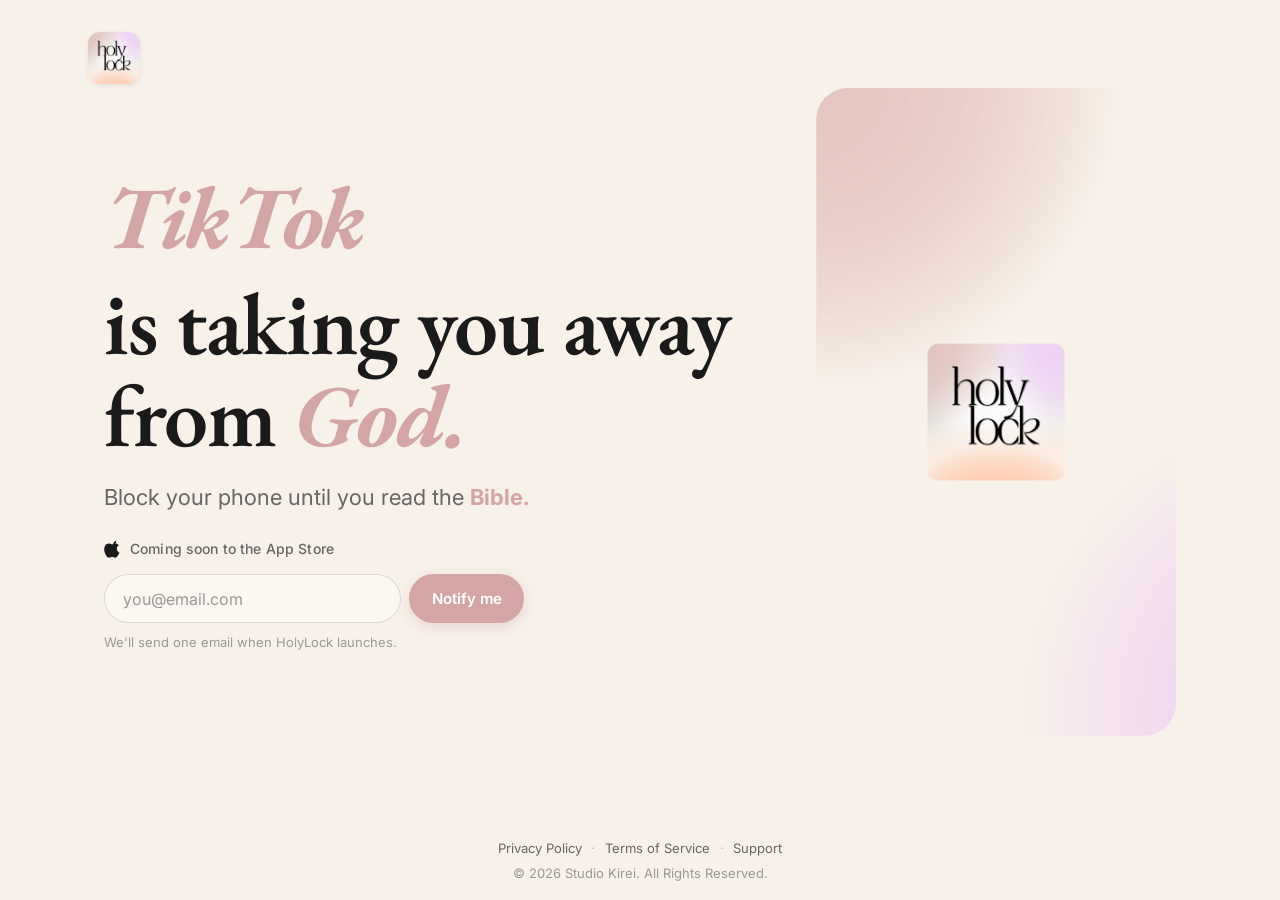
==== index.html @ d8a706ee "Wire notify-me form to Formspree endpoint Submissions POST to https://formspree.io/f/mnjlkykv and fo" ====
<!DOCTYPE html>
<html lang="en">
<head>
  <meta charset="UTF-8" />
  <meta name="viewport" content="width=device-width, initial-scale=1.0" />
  <title>HolyLock — Read first. Scroll second.</title>
  <meta name="description" content="Block your phone until you read the Bible. iOS." />
  <meta property="og:title" content="HolyLock" />
  <meta property="og:description" content="Block your phone until you read the Bible. iOS." />
  <meta property="og:type" content="website" />
  <meta property="og:url" content="https://holylock.com" />
  <link rel="preconnect" href="https://fonts.googleapis.com" />
  <link rel="preconnect" href="https://fonts.gstatic.com" crossorigin />
  <link href="https://fonts.googleapis.com/css2?family=EB+Garamond:ital,wght@0,400;0,500;0,600;0,700;1,400;1,500&family=Inter:wght@400;500;600;700&display=swap" rel="stylesheet" />
  <link rel="stylesheet" href="/styles.css" />
  <link rel="icon" type="image/png" sizes="32x32" href="/favicon-32x32.png" />
  <link rel="icon" type="image/png" sizes="16x16" href="/favicon-16x16.png" />
  <link rel="apple-touch-icon" sizes="180x180" href="/apple-touch-icon.png" />
  <link rel="shortcut icon" href="/favicon.ico" />
</head>
<body class="landing">
  <main class="landing-main">
    <img
      src="/holylock-icon.png"
      alt="HolyLock"
      class="landing-mark"
      width="44"
      height="44"
    />
    <div class="landing-copy">
      <h1 class="landing-headline">
        <span class="landing-app-rotator" aria-live="polite">
          <span class="landing-app-name" data-rotator>Instagram</span>
        </span>
        <span class="landing-headline-tail">is taking you away from <span class="landing-accent">God.</span></span>
      </h1>
      <p class="landing-sub">
        Block your phone until you read the <span class="landing-accent landing-accent-upright">Bible.</span>
      </p>
      <p class="landing-eyebrow">
        <svg class="landing-eyebrow-apple" viewBox="0 0 24 24" aria-hidden="true">
          <path fill="currentColor" d="M16.365 1.43c0 1.14-.42 2.22-1.13 3.02-.76.86-1.99 1.52-3 1.43-.13-1.13.42-2.31 1.1-3.06.77-.85 2.07-1.49 3.03-1.39zM20.5 17.05c-.55 1.27-.81 1.84-1.51 2.96-.99 1.57-2.39 3.53-4.13 3.55-1.54.02-1.94-.99-4.04-.98-2.1.01-2.54 1-4.08.98-1.74-.02-3.06-1.79-4.05-3.36-2.78-4.4-3.07-9.56-1.36-12.31 1.22-1.96 3.14-3.11 4.95-3.11 1.84 0 3 .99 4.52.99 1.48 0 2.38-1 4.51-1 1.61 0 3.31.86 4.53 2.34-3.99 2.16-3.34 7.79.66 9.94z"/>
        </svg>
        <span>Coming soon to the App Store</span>
      </p>

      <form class="landing-notify" id="notify-form" novalidate>
        <label class="visually-hidden" for="notify-email">Email address</label>
        <input
          id="notify-email"
          name="email"
          type="email"
          required
          autocomplete="email"
          inputmode="email"
          placeholder="you@email.com"
          class="landing-notify-input"
        />
        <button type="submit" class="landing-notify-button">Notify me</button>
      </form>
      <p class="landing-notify-help">We'll send one email when HolyLock launches.</p>
    </div>

    <div class="landing-visual">
      <!-- Splash → video sequence. The PNG splash sits on top of the
           video (both are 798×1440 so they share the container with
           no layout shift). After ~2.2s the JS handler fades the
           splash out and starts the video. Autoplay-muted-loop-
           playsinline is the required combo for iOS Safari to play
           inline without a user tap. -->
      <div class="landing-media">
        <video
          class="landing-screenshot landing-media-video"
          muted
          loop
          playsinline
          preload="auto"
          poster="/hero-splash.png"
          aria-label="HolyLock home screen preview"
        >
          <source src="/hero-video.mp4" type="video/mp4" />
          <img src="/hero-splash.png" alt="HolyLock" />
        </video>
        <img
          src="/hero-splash.png"
          alt=""
          aria-hidden="true"
          class="landing-screenshot landing-media-splash"
          data-splash
        />
      </div>
    </div>
  </main>

  <footer class="landing-footer">
    <nav>
      <a href="/privacy">Privacy Policy</a>
      <span>·</span>
      <a href="/terms">Terms of Service</a>
      <span>·</span>
      <a href="/support">Support</a>
    </nav>
    <p>&copy; 2026 Studio Kirei. All Rights Reserved.</p>
  </footer>

  <script>
    // Mirror the in-app Welcome2Screen rotation: swap app names with a
    // soft fade + scale so the eye stays anchored on "is taking you
    // away from God." Same apps, same cadence as the iOS app
    // (~2.4s steady state, with one quick first-swap at 0.9s so the
    // user sees the rotation mechanic before the next swap is due).
    (function () {
      var APPS = ['Instagram', 'TikTok', 'Snapchat', 'X'];
      var FAST_SWAP_MS = 900;
      var STEADY_SWAP_MS = 2400;
      var FADE_MS = 450;
      var node = document.querySelector('[data-rotator]');
      if (!node) return;
      var index = 0;

      function show(name) {
        node.style.opacity = '0';
        node.style.transform = 'scale(0.85)';
        window.setTimeout(function () {
          node.textContent = name;
          node.style.opacity = '1';
          node.style.transform = 'scale(1)';
        }, FADE_MS / 2);
      }

      function next() {
        index = (index + 1) % APPS.length;
        show(APPS[index]);
      }

      // Honor reduced-motion preferences — show one app and stop.
      var prefersReduced = window.matchMedia &&
        window.matchMedia('(prefers-reduced-motion: reduce)').matches;
      if (prefersReduced) return;

      window.setTimeout(function () {
        next();
        window.setInterval(next, STEADY_SWAP_MS);
      }, FAST_SWAP_MS);
    })();

    // ============================================================
    // Splash → hero video crossfade.
    //
    // The PNG splash (hero-splash.png) sits on top of the <video>
    // for the first ~2.2s, then fades out as the video starts
    // playing underneath. Both assets are the same dimensions so
    // there's no perceptible layout shift.
    //
    // Reduced-motion users see the splash hold for the same 2.2s
    // and then snap to the video without the fade.
    // ============================================================
    (function () {
      var SPLASH_HOLD_MS = 2200;
      var FADE_MS = 700;

      var splash = document.querySelector('[data-splash]');
      var video = document.querySelector('.landing-media-video');
      if (!splash || !video) return;

      var prefersReduced = window.matchMedia &&
        window.matchMedia('(prefers-reduced-motion: reduce)').matches;

      window.setTimeout(function () {
        // Start the video first so its first frame is rendered by
        // the time the splash has finished fading out.
        var playPromise = video.play();
        if (playPromise && typeof playPromise.catch === 'function') {
          playPromise.catch(function () { /* ignore autoplay rejection */ });
        }

        if (prefersReduced) {
          splash.style.display = 'none';
        } else {
          splash.style.transition = 'opacity ' + FADE_MS + 'ms ease-out';
          splash.style.opacity = '0';
          window.setTimeout(function () {
            splash.style.display = 'none';
          }, FADE_MS);
        }
      }, SPLASH_HOLD_MS);
    })();

    // ============================================================
    // "Notify me" launch-list signup.
    //
    // Two transport modes:
    //
    //   1. NOTIFY_ENDPOINT is set → POST {email} as form-data via
    //      fetch(). Works with any service that accepts a plain
    //      form post and returns 2xx — Formspree, Buttondown,
    //      Mailerlite's hosted form action, a Vercel serverless
    //      function, Google Forms (with a slight tweak), etc.
    //
    //   2. NOTIFY_ENDPOINT is empty → fall back to opening the
    //      visitor's mail app pre-filled to NOTIFY_FALLBACK_EMAIL.
    //      Works today with no third-party setup; UX is rougher
    //      than a real form (mobile is fine, desktop without a
    //      configured mail client gets a blank window).
    //
    // To upgrade to a real form: sign up at https://formspree.io
    // (or any equivalent), get the endpoint URL (e.g.
    // "https://formspree.io/f/abc123"), and paste it as
    // NOTIFY_ENDPOINT below. No other code changes needed.
    // ============================================================
    (function () {
      var NOTIFY_ENDPOINT = 'https://formspree.io/f/mnjlkykv';
      var NOTIFY_FALLBACK_EMAIL = 'hello@holylock.com';

      var form = document.getElementById('notify-form');
      var input = document.getElementById('notify-email');
      var help = document.querySelector('.landing-notify-help');
      if (!form || !input || !help) return;

      function showThanks() {
        form.innerHTML =
          '<p class="landing-notify-confirmation">' +
          '<span aria-hidden="true">\u{1F90D}</span> ' +
          'Thank you. We’ll let you know the moment HolyLock launches.' +
          '</p>';
        help.style.display = 'none';
      }

      function showError(message) {
        help.textContent = message;
        help.classList.add('landing-notify-help-error');
      }

      function clearError() {
        help.textContent = "We'll send one email when HolyLock launches.";
        help.classList.remove('landing-notify-help-error');
      }

      input.addEventListener('input', clearError);

      form.addEventListener('submit', async function (event) {
        event.preventDefault();
        var email = input.value.trim();
        // Cheap email shape check — server-side validation is the
        // real source of truth; this just catches obvious typos.
        if (!email || email.indexOf('@') < 1 || email.indexOf('.') < 0) {
          showError('Please enter a valid email.');
          input.focus();
          return;
        }

        var button = form.querySelector('button');
        if (button) {
          button.disabled = true;
          button.textContent = 'Sending…';
        }

        if (NOTIFY_ENDPOINT) {
          try {
            var response = await fetch(NOTIFY_ENDPOINT, {
              method: 'POST',
              headers: { 'Accept': 'application/json' },
              body: new FormData(form),
            });
            if (!response.ok) throw new Error('signup failed');
            showThanks();
          } catch (err) {
            if (button) {
              button.disabled = false;
              button.textContent = 'Notify me';
            }
            showError('Something went wrong. Try again, or email us directly.');
          }
        } else {
          // mailto fallback — open the user's mail app with the
          // signup pre-filled. Worst-case UX (desktop without a
          // mail client) but works without any backend setup.
          var subject = encodeURIComponent('Notify me when HolyLock launches');
          var body = encodeURIComponent(
            'Please add ' + email + ' to the HolyLock launch list.\n\nSent from holylock.com'
          );
          window.location.href =
            'mailto:' + NOTIFY_FALLBACK_EMAIL + '?subject=' + subject + '&body=' + body;
          showThanks();
        }
      });
    })();
  </script>
</body>
</html>
---- styles.css ----
/* HolyLock marketing site — cream, burgundy, rose. Mirrors the iOS app's
   design language: serif display type, soft backgrounds, warm color. */

:root {
  --cream: #F7F1EA;
  --cream-deep: #EDE4D6;
  --ivory: #FBF7F1;
  --ink: #1A1A1A;
  --ink-muted: #666666;
  --ink-faint: #999999;
  --rose: #D4A5A5;
  --rose-pale: #EED9D9;
  --burgundy: #8B4049;
  --burgundy-soft: #A56167;
}

* {
  box-sizing: border-box;
  margin: 0;
  padding: 0;
}

html {
  scroll-behavior: smooth;
}

body {
  background: var(--cream);
  color: var(--ink);
  font-family: 'Inter', -apple-system, BlinkMacSystemFont, 'Segoe UI', Helvetica, Arial, sans-serif;
  font-size: 16px;
  line-height: 1.6;
  -webkit-font-smoothing: antialiased;
  -moz-osx-font-smoothing: grayscale;
}

h1, h2, h3 {
  font-family: 'EB Garamond', 'Fraunces', Georgia, 'Times New Roman', serif;
  color: var(--ink);
  font-weight: 500;
  line-height: 1.2;
}

h1 {
  font-size: clamp(2.25rem, 5vw, 3.5rem);
  letter-spacing: -0.01em;
  margin-bottom: 1rem;
}

h2 {
  font-size: clamp(1.5rem, 3vw, 2rem);
  margin: 2.5rem 0 0.75rem;
}

h3 {
  font-size: 1.125rem;
  font-weight: 600;
  font-family: 'Inter', -apple-system, sans-serif;
  margin: 1.5rem 0 0.5rem;
  color: var(--burgundy);
  letter-spacing: 0.01em;
}

p {
  margin-bottom: 1rem;
  color: var(--ink);
}

p.muted {
  color: var(--ink-muted);
  font-size: 0.9375rem;
}

a {
  color: var(--burgundy);
  text-decoration: none;
  transition: color 0.15s;
}

a:hover {
  color: var(--burgundy-soft);
  text-decoration: underline;
}

.container {
  max-width: 680px;
  margin: 0 auto;
  padding: 4rem 1.5rem;
}

.container-wide {
  max-width: 900px;
  margin: 0 auto;
  padding: 4rem 1.5rem;
}

/* Header */
header {
  padding: 1.5rem;
  display: flex;
  align-items: center;
  justify-content: space-between;
  max-width: 1100px;
  margin: 0 auto;
}

header .wordmark {
  font-family: 'EB Garamond', Georgia, serif;
  font-size: 1.5rem;
  color: var(--ink);
  font-weight: 500;
  letter-spacing: -0.01em;
}

/* Image-variant of the wordmark used on inner pages. The square
   icon gets rounded corners that match the iOS app icon's continuous
   curve so the website header reads as a small extension of the app. */
header .wordmark-icon {
  display: inline-flex;
  align-items: center;
  line-height: 0;
}

header .wordmark-icon img {
  width: 40px;
  height: 40px;
  display: block;
  border-radius: 9px;
  box-shadow: 0 1px 4px rgba(0, 0, 0, 0.08);
}

header nav {
  display: flex;
  gap: 1.5rem;
  font-size: 0.9375rem;
}

header nav a {
  color: var(--ink-muted);
}

header nav a:hover {
  color: var(--burgundy);
  text-decoration: none;
}

/* Hero */
.hero {
  text-align: center;
  padding: 3rem 1.5rem 4rem;
  max-width: 720px;
  margin: 0 auto;
}

.hero-accent {
  color: var(--burgundy);
  font-style: italic;
}

.hero-sub {
  font-size: 1.125rem;
  color: var(--ink-muted);
  max-width: 540px;
  margin: 1rem auto 2rem;
}

.cta {
  display: inline-flex;
  align-items: center;
  gap: 0.5rem;
  background: var(--rose);
  color: white;
  padding: 0.875rem 1.75rem;
  border-radius: 999px;
  font-weight: 600;
  font-size: 0.9375rem;
  box-shadow: 0 4px 14px rgba(212, 165, 165, 0.35);
  transition: transform 0.15s, box-shadow 0.15s;
}

.cta:hover {
  transform: translateY(-1px);
  box-shadow: 0 6px 18px rgba(212, 165, 165, 0.45);
  text-decoration: none;
  color: white;
}

.cta-muted {
  display: inline-block;
  color: var(--ink-faint);
  font-size: 0.875rem;
  margin-top: 0.75rem;
}

/* Feature section */
.features {
  display: grid;
  grid-template-columns: repeat(auto-fit, minmax(240px, 1fr));
  gap: 2rem;
  margin-top: 3rem;
}

.feature h3 {
  margin-top: 0;
}

.feature p {
  color: var(--ink-muted);
  font-size: 0.9375rem;
}

/* Content pages (legal/support) */
.content {
  background: var(--ivory);
  border: 1px solid rgba(0, 0, 0, 0.05);
  border-radius: 18px;
  padding: 3rem 2.5rem;
  box-shadow: 0 4px 24px rgba(0, 0, 0, 0.04);
}

.content h1 {
  font-size: 2.25rem;
  margin-bottom: 0.5rem;
}

.content .effective-date {
  color: var(--ink-faint);
  font-size: 0.875rem;
  margin-bottom: 2.5rem;
  letter-spacing: 0.02em;
  text-transform: uppercase;
}

.content p,
.content li {
  font-size: 1rem;
  line-height: 1.65;
  color: var(--ink);
}

.content ul, .content ol {
  margin: 0.5rem 0 1rem 1.5rem;
}

.content li {
  margin-bottom: 0.5rem;
}

/* FAQ */
.faq-item {
  margin-bottom: 1.5rem;
  padding-bottom: 1.5rem;
  border-bottom: 1px solid rgba(0, 0, 0, 0.06);
}

.faq-item:last-child {
  border-bottom: none;
}

.faq-item h3 {
  color: var(--ink);
  font-size: 1.0625rem;
  margin-bottom: 0.5rem;
}

.faq-item p {
  color: var(--ink-muted);
  font-size: 0.9375rem;
}

/* Contact card */
.contact-card {
  background: var(--rose-pale);
  border-radius: 14px;
  padding: 1.5rem;
  text-align: center;
  margin: 2rem 0 3rem;
}

.contact-card h3 {
  color: var(--burgundy);
  margin-top: 0;
}

.contact-card a {
  font-size: 1.125rem;
  font-weight: 600;
}

/* Footer */
footer {
  text-align: center;
  padding: 3rem 1.5rem;
  color: var(--ink-faint);
  font-size: 0.875rem;
  border-top: 1px solid rgba(0, 0, 0, 0.05);
  margin-top: 4rem;
}

footer nav {
  display: flex;
  justify-content: center;
  gap: 1.5rem;
  margin-bottom: 1rem;
  flex-wrap: wrap;
}

footer nav a {
  color: var(--ink-muted);
}

/* Scripture pull-quote */
blockquote {
  border-left: 3px solid var(--rose);
  padding-left: 1.25rem;
  margin: 2rem 0;
  font-style: italic;
  color: var(--ink-muted);
  font-family: 'EB Garamond', Georgia, serif;
  font-size: 1.25rem;
  line-height: 1.5;
}

blockquote cite {
  display: block;
  font-style: normal;
  font-family: 'Inter', sans-serif;
  font-size: 0.875rem;
  color: var(--ink-faint);
  margin-top: 0.5rem;
}

/* Small screens */
@media (max-width: 640px) {
  .content {
    padding: 2rem 1.5rem;
    border-radius: 14px;
  }

  header {
    padding: 1rem;
  }

  header nav {
    gap: 1rem;
    font-size: 0.875rem;
  }
}

/* ================================================================
   Landing page — single-screen, minimal. No header nav, no features
   list, no blockquote. Just the headline, a one-line sub, the App
   Store badge, a phone screenshot on the right, and a thin footer.
   ================================================================ */

/* Landing page is locked to a single viewport — no scrolling.
   Body fills 100dvh, main flexes to consume the space between the top
   and the footer, footer pins to the bottom. Overflow hidden on small
   screens too; the layout collapses to a stacked column that still
   fits within the viewport on phones. */
body.landing {
  height: 100vh;
  height: 100dvh;
  display: flex;
  flex-direction: column;
  background: var(--cream);
  overflow: hidden;
}

/* Brand mark in the top-left corner — anchored to the inner edge
   of `.landing-main`'s padding so it lines up vertically with where
   the headline copy starts. Absolutely positioned so it doesn't
   consume flex space (no-scroll layout below would otherwise reflow). */
.landing-mark {
  position: absolute;
  top: 1.5rem;
  left: 1.5rem;
  width: 44px;
  height: 44px;
  display: block;
  border-radius: 10px;
  box-shadow: 0 1px 4px rgba(0, 0, 0, 0.08);
  z-index: 5;
}

@media (min-width: 900px) {
  .landing-mark {
    top: 2rem;
    left: 3rem;
    width: 52px;
    height: 52px;
    border-radius: 12px;
  }
}

.landing-main {
  flex: 1;
  display: flex;
  flex-direction: column;
  align-items: center;
  justify-content: center;
  gap: 2rem;
  padding: 1.5rem 1.5rem 0.5rem;
  max-width: 1200px;
  margin: 0 auto;
  width: 100%;
  min-height: 0;
  /* Anchor for the absolutely-positioned brand mark above so it
     aligns with the same horizontal edge as the headline copy. */
  position: relative;
}

@media (min-width: 900px) {
  .landing-main {
    flex-direction: row;
    gap: 4.5rem;
    padding: 2rem 3rem;
  }
}

.landing-copy {
  width: 100%;
  max-width: 640px;
  text-align: center;
}

@media (min-width: 900px) {
  .landing-copy {
    text-align: left;
  }
}

.landing-headline {
  font-family: 'EB Garamond', 'Fraunces', Georgia, serif;
  color: var(--ink);
  font-weight: 600;
  /* Bigger pass — the rotating headline gets to feel like the hero
     it is. Caps at 5.5rem on wide screens and scales down to 2.75rem
     on small phones so it still fits the no-scroll viewport. */
  font-size: clamp(2.75rem, 7vw, 5.5rem);
  line-height: 1.05;
  letter-spacing: -0.015em;
  margin-bottom: 1.25rem;
  display: flex;
  flex-direction: column;
  gap: 0.15em;
  align-items: center;
}

@media (min-width: 900px) {
  .landing-headline {
    align-items: flex-start;
  }
}

.landing-app-rotator {
  display: inline-block;
  /* Reserve roughly the width of the longest app name ("Snapchat") so
     the second line doesn't reflow as the rotator cycles. The exact
     width comes from the first paint; this just smooths the transition
     until JS hydrates. */
  min-height: 1em;
}

.landing-app-name {
  display: inline-block;
  color: var(--rose);
  font-style: italic;
  font-weight: 700;
  /* Smooth swap that mirrors the SwiftUI Welcome2 transition:
     opacity + scale, easing into the new word. */
  transition:
    opacity 0.45s ease-in-out,
    transform 0.45s ease-in-out;
}

.landing-headline-tail {
  display: inline-block;
}

.landing-accent {
  color: var(--rose);
  font-style: italic;
  font-weight: 700;
}

/* Upright variant — same burgundy + bold weight, no italic. Used in
   the sub-copy ("Bible.") where italic competes with the upright
   sans context, while the headline keeps the italic flourish. */
.landing-accent-upright {
  font-style: normal;
}

.landing-sub {
  font-size: clamp(1.0625rem, 1.8vw, 1.375rem);
  color: var(--ink-muted);
  line-height: 1.5;
  margin-bottom: 1.5rem;
  max-width: 36ch;
}

.landing-copy .landing-sub {
  margin-left: auto;
  margin-right: auto;
}

@media (min-width: 900px) {
  .landing-copy .landing-sub {
    margin-left: 0;
    margin-right: 0;
  }
}

/* "Coming soon to the App Store" — small eyebrow row above the
   notify-me form. Apple glyph + plain text in muted ink so it sets
   context without competing with the form for attention. */
.landing-eyebrow {
  display: inline-flex;
  align-items: center;
  gap: 0.5rem;
  margin: 0 0 0.85rem;
  color: var(--ink-muted);
  font-size: 0.875rem;
  font-weight: 500;
  letter-spacing: 0.01em;
}

.landing-eyebrow-apple {
  width: 18px;
  height: 18px;
  flex-shrink: 0;
  color: var(--ink);
}

/* Inline notify-me form — pill-shaped row with the email input on
   the left and the rose CTA button on the right. Matches the rose
   accent used elsewhere in the design. */
.landing-notify {
  display: flex;
  align-items: stretch;
  gap: 0.5rem;
  width: 100%;
  max-width: 420px;
  margin: 0;
}

.landing-copy .landing-notify {
  margin-left: auto;
  margin-right: auto;
}

@media (min-width: 900px) {
  .landing-copy .landing-notify {
    margin-left: 0;
    margin-right: 0;
  }
}

.landing-notify-input {
  flex: 1;
  min-width: 0;
  padding: 0.85rem 1.1rem;
  font-family: inherit;
  font-size: 1rem;
  color: var(--ink);
  background: var(--ivory);
  border: 1px solid rgba(0, 0, 0, 0.12);
  border-radius: 999px;
  outline: none;
  transition: border-color 0.15s, box-shadow 0.15s;
}

.landing-notify-input::placeholder {
  color: var(--ink-faint);
}

.landing-notify-input:focus {
  border-color: var(--rose);
  box-shadow: 0 0 0 3px rgba(212, 165, 165, 0.25);
}

.landing-notify-button {
  flex-shrink: 0;
  padding: 0.85rem 1.4rem;
  font-family: inherit;
  font-size: 0.9375rem;
  font-weight: 600;
  color: #fff;
  background: var(--rose);
  border: none;
  border-radius: 999px;
  cursor: pointer;
  box-shadow: 0 4px 14px rgba(212, 165, 165, 0.35);
  transition: transform 0.15s, box-shadow 0.15s, background 0.15s;
}

.landing-notify-button:hover {
  transform: translateY(-1px);
  box-shadow: 0 6px 18px rgba(212, 165, 165, 0.45);
}

.landing-notify-button:active {
  transform: translateY(0);
}

.landing-notify-button:disabled {
  background: var(--rose-pale);
  color: var(--ink-faint);
  cursor: default;
  box-shadow: none;
  transform: none;
}

.landing-notify-help {
  margin: 0.55rem 0 0;
  color: var(--ink-faint);
  font-size: 0.8125rem;
}

.landing-notify-help-error {
  color: var(--burgundy);
}

.landing-notify-confirmation {
  margin: 0;
  padding: 0.85rem 1.1rem;
  background: var(--rose-pale);
  border-radius: 12px;
  color: var(--burgundy);
  font-size: 0.9375rem;
  font-weight: 500;
  text-align: center;
}

/* Screen-reader-only utility for visually hidden labels. */
.visually-hidden {
  position: absolute;
  width: 1px;
  height: 1px;
  margin: -1px;
  padding: 0;
  overflow: hidden;
  clip: rect(0, 0, 0, 0);
  white-space: nowrap;
  border: 0;
}

.landing-visual {
  width: 100%;
  max-width: 240px;
  display: flex;
  align-items: center;
  justify-content: center;
  min-height: 0;
  flex-shrink: 1;
}

@media (min-width: 900px) {
  .landing-visual {
    max-width: 320px;
  }
}

@media (min-width: 1200px) {
  .landing-visual {
    max-width: 360px;
  }
}

.landing-screenshot {
  width: 100%;
  /* Cap by dynamic viewport height so the visual never forces the
     page past 100dvh on short laptop displays or mobile when toolbars
     are visible. */
  max-height: 72dvh;
  height: auto;
  object-fit: contain;
  display: block;
  /* Soften the corners only — no shadow, no fill background. The
     video's own cream backdrop blends with the page cream so there's
     no visible "card" framing the phone, just rounded edges where
     the video meets the page. */
  border-radius: 32px;
}

/* Stacking container so the splash PNG can sit on top of the video
   for the intro hold. Both are 798×1440 so they share the same
   computed size with no layout shift. `overflow: hidden` +
   `border-radius` clip the children; `transform: translateZ(0)`
   forces a compositing layer so the clip actually applies to
   <video> pixels in Safari (WebKit otherwise lets the video draw
   over the rounded corners). `isolation: isolate` is belt-and-
   suspenders for Chrome/Firefox edge cases. */
.landing-media {
  position: relative;
  width: 100%;
  display: flex;
  align-items: center;
  justify-content: center;
  border-radius: 32px;
  overflow: hidden;
  transform: translateZ(0);
  isolation: isolate;
}

.landing-media-splash,
.landing-media-video {
  /* Inherit the rounded corners so the elements are clipped
     individually too — a second line of defense in case the
     compositing-layer trick on the parent is bypassed. */
  border-radius: inherit;
}

.landing-media-splash {
  position: absolute;
  inset: 0;
  width: 100%;
  height: 100%;
  /* JS toggles opacity to 0 after the splash hold. Pointer-events
     none so the (invisible) overlay doesn't intercept any clicks
     after fade-out — defensive against the JS not running. */
  pointer-events: none;
  z-index: 2;
}

.landing-media-video {
  position: relative;
  z-index: 1;
}

.landing-footer {
  padding: 0.85rem 1.5rem 1rem;
  text-align: center;
  color: var(--ink-faint);
  font-size: 0.8125rem;
  border-top: none;
  margin-top: 0;
  flex-shrink: 0;
}

.landing-footer nav {
  display: flex;
  justify-content: center;
  align-items: center;
  flex-wrap: wrap;
  gap: 0.6rem;
  margin-bottom: 0.3rem;
}

.landing-footer nav a {
  color: var(--ink-muted);
}

.landing-footer nav a:hover {
  color: var(--burgundy);
  text-decoration: none;
}

.landing-footer nav span {
  color: var(--ink-faint);
  opacity: 0.6;
}

.landing-footer p {
  margin: 0;
  color: var(--ink-faint);
}

/* On phones the screenshot crowds the headline if both fit. Hide the
   screenshot below the small-tablet breakpoint so the copy + coming-
   soon pill stay above the fold. */
@media (max-width: 700px) {
  .landing-visual {
    display: none;
  }
}
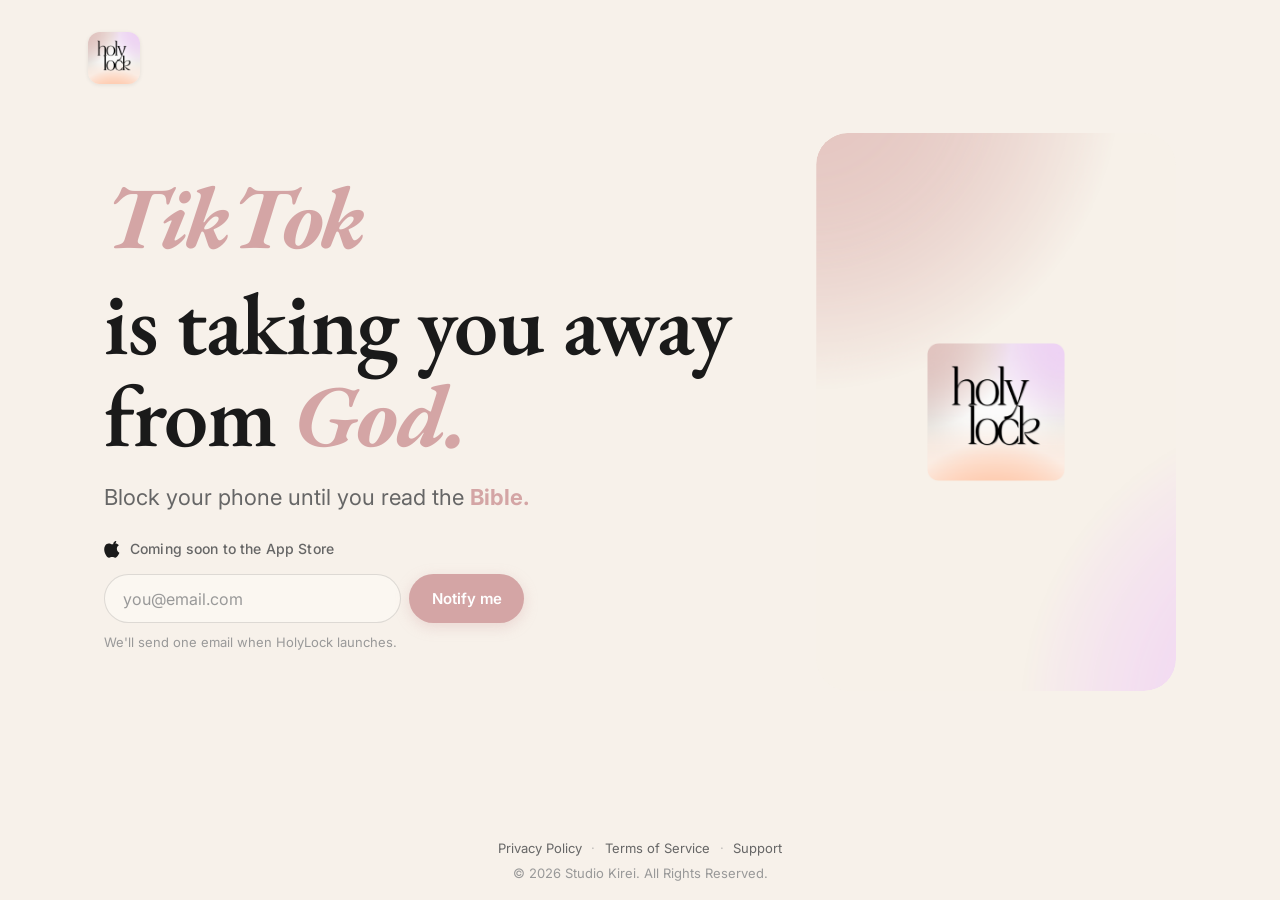
==== commit ed8b0766: "Mobile tap-to-play, bezel mask, and tighter visual height Three changes:  - Visual is no longer hidd" ====
--- a/index.html
+++ b/index.html
@@ -81,6 +81,13 @@
           <source src="/hero-video.mp4" type="video/mp4" />
           <img src="/hero-splash.png" alt="HolyLock" />
         </video>
+        <!-- Black pill that covers the "getbezel.app" badge sitting
+             where the dynamic island should be in the source video.
+             Position is given as percentages of the container so it
+             tracks the video at every size. Tweak the four CSS
+             variables on .landing-media-bezel-mask if it doesn't
+             land on the badge precisely. -->
+        <div class="landing-media-bezel-mask" aria-hidden="true"></div>
         <img
           src="/hero-splash.png"
           alt=""
@@ -145,15 +152,17 @@
     })();
 
     // ============================================================
-    // Splash → hero video crossfade.
-    //
-    // The PNG splash (hero-splash.png) sits on top of the <video>
-    // for the first ~2.2s, then fades out as the video starts
-    // playing underneath. Both assets are the same dimensions so
-    // there's no perceptible layout shift.
-    //
-    // Reduced-motion users see the splash hold for the same 2.2s
-    // and then snap to the video without the fade.
+    // Splash → hero video transition.
+    //
+    // Desktop: the PNG splash holds for ~2.2s then crossfades out
+    // as the video starts playing underneath (autoplay).
+    //
+    // Mobile: NO autoplay. The splash sits over the video with a
+    // play-button overlay (CSS-driven via .landing-media-needs-tap)
+    // and the user must tap to start. Same crossfade once tapped.
+    //
+    // Reduced-motion users get a snap (no fade) instead of the
+    // 700ms opacity transition.
     // ============================================================
     (function () {
       var SPLASH_HOLD_MS = 2200;
@@ -161,14 +170,15 @@
 
       var splash = document.querySelector('[data-splash]');
       var video = document.querySelector('.landing-media-video');
-      if (!splash || !video) return;
+      var media = document.querySelector('.landing-media');
+      if (!splash || !video || !media) return;
 
       var prefersReduced = window.matchMedia &&
         window.matchMedia('(prefers-reduced-motion: reduce)').matches;
-
-      window.setTimeout(function () {
-        // Start the video first so its first frame is rendered by
-        // the time the splash has finished fading out.
+      var isMobile = window.matchMedia &&
+        window.matchMedia('(max-width: 700px)').matches;
+
+      function startVideo() {
         var playPromise = video.play();
         if (playPromise && typeof playPromise.catch === 'function') {
           playPromise.catch(function () { /* ignore autoplay rejection */ });
@@ -183,7 +193,19 @@
             splash.style.display = 'none';
           }, FADE_MS);
         }
-      }, SPLASH_HOLD_MS);
+      }
+
+      if (isMobile) {
+        // Surface the play button overlay and wait for the tap.
+        media.classList.add('landing-media-needs-tap');
+        media.addEventListener('click', function onTap() {
+          media.classList.remove('landing-media-needs-tap');
+          media.removeEventListener('click', onTap);
+          startVideo();
+        });
+      } else {
+        window.setTimeout(startVideo, SPLASH_HOLD_MS);
+      }
     })();
 
     // ============================================================
--- a/styles.css
+++ b/styles.css
@@ -683,49 +683,97 @@
   border-radius: 32px;
 }
 
-/* Stacking container so the splash PNG can sit on top of the video
-   for the intro hold. Both are 798×1440 so they share the same
-   computed size with no layout shift. `overflow: hidden` +
-   `border-radius` clip the children; `transform: translateZ(0)`
-   forces a compositing layer so the clip actually applies to
-   <video> pixels in Safari (WebKit otherwise lets the video draw
-   over the rounded corners). `isolation: isolate` is belt-and-
-   suspenders for Chrome/Firefox edge cases. */
+/* Stacking container — splash PNG on top of video. Both source
+   assets are 798×1440 (same aspect ratio as a phone in portrait).
+   We pin the container to that exact aspect ratio so the children
+   can fill it without any object-fit letterboxing escaping the
+   clip — this was the actual bug: <video> with object-fit:contain
+   was rendering pixels into the parent's letterbox area, which
+   sat outside the rounded corner clip in Safari.
+
+   `clip-path: inset(0 round 32px)` is the corner-rounding mechanism
+   here, NOT border-radius. clip-path is rasterized at the GPU
+   compositor and physically masks the rendered output regardless of
+   element type — so <video> pixels cannot draw past it. This is the
+   only universally reliable way to round corners over a <video>. */
 .landing-media {
   position: relative;
   width: 100%;
-  display: flex;
-  align-items: center;
-  justify-content: center;
+  /* Phone aspect ratio = 798:1440. Forces the container to the
+     exact aspect of the source assets so children fill it edge-to-
+     edge without any letterboxing. */
+  aspect-ratio: 798 / 1440;
+  /* Cap by viewport height so the element shrinks proportionally
+     and leaves visible breathing room above/below. With
+     aspect-ratio set, dropping the height cap also pulls the
+     width in proportionally — the whole visual scales down as
+     one unit. */
+  max-height: 62dvh;
+  /* The actual rounded-corner mask. clip-path is rasterized at the
+     GPU compositor and physically masks the rendered output —
+     this is the only universally reliable way to round corners
+     over a <video>, since <video> pixels in Safari ignore parent
+     overflow:hidden + border-radius. */
+  clip-path: inset(0 round 32px);
+  /* Fallback for browsers without clip-path support (negligible
+     in 2026, but defensive). */
   border-radius: 32px;
   overflow: hidden;
+  /* Force a compositing layer — a third line of defense for
+     Chromium/WebKit edge cases. */
   transform: translateZ(0);
-  isolation: isolate;
 }
 
 .landing-media-splash,
 .landing-media-video {
-  /* Inherit the rounded corners so the elements are clipped
-     individually too — a second line of defense in case the
-     compositing-layer trick on the parent is bypassed. */
-  border-radius: inherit;
-}
-
-.landing-media-splash {
+  /* Children fill the aspect-ratio-locked container exactly. No
+     object-fit needed since the container's aspect ratio matches
+     the source asset's, so cover and contain produce the same
+     result and there's no letterbox to deal with. */
   position: absolute;
   inset: 0;
   width: 100%;
   height: 100%;
+  display: block;
+  border-radius: inherit;
+}
+
+.landing-media-splash {
   /* JS toggles opacity to 0 after the splash hold. Pointer-events
      none so the (invisible) overlay doesn't intercept any clicks
      after fade-out — defensive against the JS not running. */
   pointer-events: none;
   z-index: 2;
+  object-fit: cover;
 }
 
 .landing-media-video {
-  position: relative;
   z-index: 1;
+  object-fit: cover;
+}
+
+/* Black pill that covers the "getbezel.app" badge baked into the
+   source video at the dynamic-island position. Sized + positioned
+   in % of the container so it tracks the video as it scales.
+   Tweak the four CSS variables below if the badge isn't perfectly
+   covered — they're the only knobs you should need. */
+.landing-media-bezel-mask {
+  --bezel-top: 16.5%;     /* distance from top of container */
+  --bezel-width: 30%;     /* width of the pill */
+  --bezel-height: 3.4%;   /* height of the pill */
+  --bezel-radius: 999px;  /* full pill rounding */
+
+  position: absolute;
+  top: var(--bezel-top);
+  left: 50%;
+  transform: translateX(-50%);
+  width: var(--bezel-width);
+  height: var(--bezel-height);
+  background: #000;
+  border-radius: var(--bezel-radius);
+  z-index: 2;          /* above video (z:1), below splash (z:2 too,
+                          but splash is later in DOM so wins paint) */
+  pointer-events: none;
 }
 
 .landing-footer {
@@ -766,11 +814,61 @@
   color: var(--ink-faint);
 }
 
-/* On phones the screenshot crowds the headline if both fit. Hide the
-   screenshot below the small-tablet breakpoint so the copy + coming-
-   soon pill stay above the fold. */
+/* On phones the visual sits under the copy in the column layout,
+   sized so the page fits in one screen with a small scroll only if
+   needed. Tap-to-play (no autoplay) on mobile — JS adds the
+   `landing-media-needs-tap` class which surfaces the play button. */
 @media (max-width: 700px) {
   .landing-visual {
-    display: none;
-  }
-}
+    max-width: 280px;
+    margin-top: 1rem;
+  }
+}
+
+/* Play button overlay shown on mobile until the user taps. The
+   `::after` pseudo draws a soft white circle with a burgundy
+   play triangle inside, centered over the splash. Hidden once the
+   user taps and the JS removes the marker class. */
+.landing-media-needs-tap {
+  cursor: pointer;
+}
+
+.landing-media-needs-tap::after {
+  content: '';
+  position: absolute;
+  top: 50%;
+  left: 50%;
+  width: 72px;
+  height: 72px;
+  margin-top: -36px;
+  margin-left: -36px;
+  background: rgba(255, 255, 255, 0.92);
+  border-radius: 50%;
+  box-shadow: 0 6px 22px rgba(0, 0, 0, 0.18);
+  z-index: 3;
+  pointer-events: none;
+  transition: transform 0.2s ease, opacity 0.2s ease;
+}
+
+.landing-media-needs-tap::before {
+  /* The play triangle, centered inside the white circle above. CSS
+     borders form an equilateral triangle pointing right. */
+  content: '';
+  position: absolute;
+  top: 50%;
+  left: 50%;
+  width: 0;
+  height: 0;
+  margin-top: -12px;
+  margin-left: -6px;
+  border-style: solid;
+  border-width: 12px 0 12px 18px;
+  border-color: transparent transparent transparent var(--burgundy);
+  z-index: 4;
+  pointer-events: none;
+}
+
+.landing-media-needs-tap:active::after {
+  transform: scale(0.94);
+  opacity: 0.85;
+}
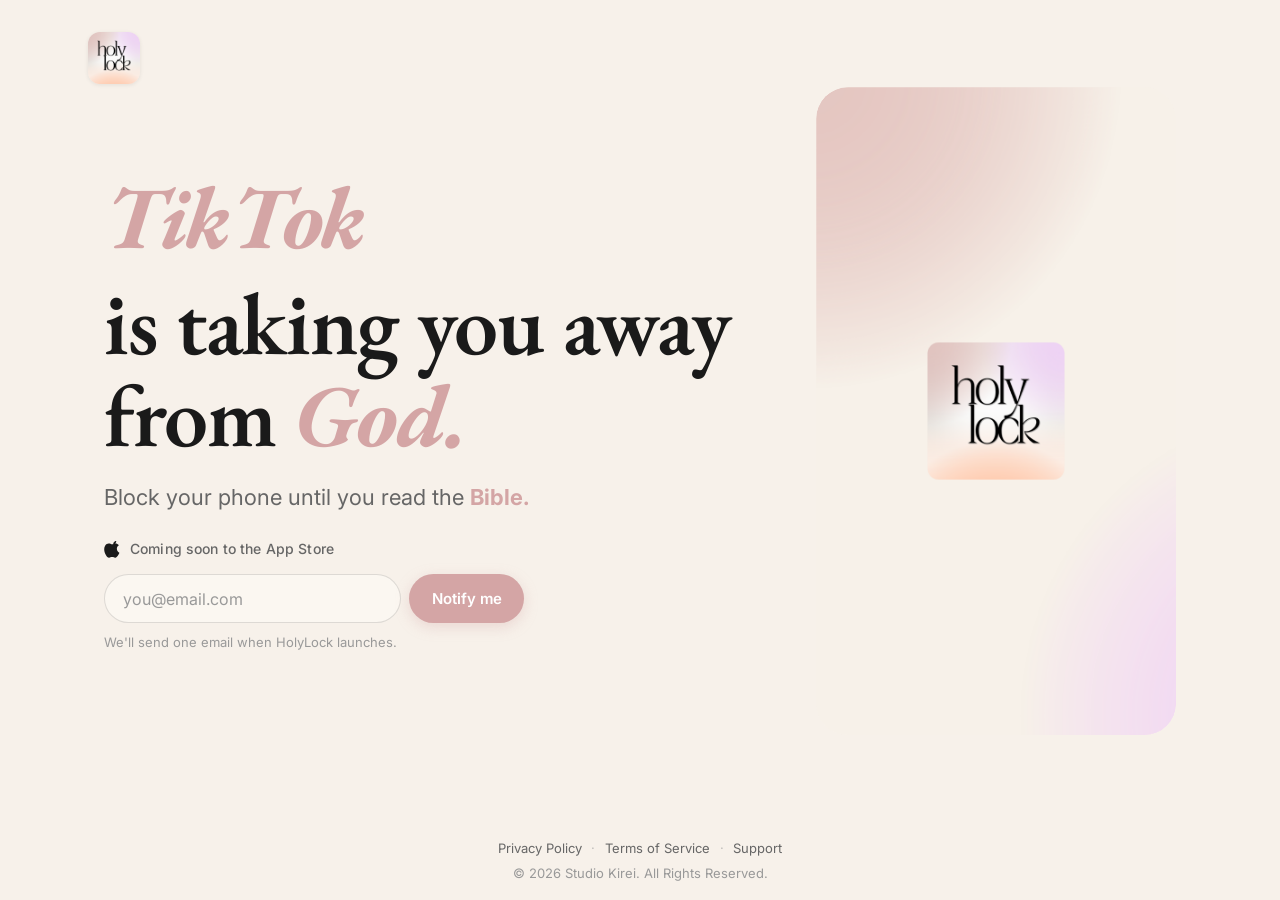
==== commit e1979530: "Remove bezel mask and bump visual back up Bezel mask was landing nowhere near the getbezel.app badge" ====
--- a/index.html
+++ b/index.html
@@ -81,13 +81,6 @@
           <source src="/hero-video.mp4" type="video/mp4" />
           <img src="/hero-splash.png" alt="HolyLock" />
         </video>
-        <!-- Black pill that covers the "getbezel.app" badge sitting
-             where the dynamic island should be in the source video.
-             Position is given as percentages of the container so it
-             tracks the video at every size. Tweak the four CSS
-             variables on .landing-media-bezel-mask if it doesn't
-             land on the badge precisely. -->
-        <div class="landing-media-bezel-mask" aria-hidden="true"></div>
         <img
           src="/hero-splash.png"
           alt=""
--- a/styles.css
+++ b/styles.css
@@ -703,12 +703,10 @@
      exact aspect of the source assets so children fill it edge-to-
      edge without any letterboxing. */
   aspect-ratio: 798 / 1440;
-  /* Cap by viewport height so the element shrinks proportionally
-     and leaves visible breathing room above/below. With
-     aspect-ratio set, dropping the height cap also pulls the
-     width in proportionally — the whole visual scales down as
-     one unit. */
-  max-height: 62dvh;
+  /* Cap by viewport height. With aspect-ratio set, dropping the
+     height cap pulls the width in proportionally — the whole
+     visual scales down as one unit. */
+  max-height: 78dvh;
   /* The actual rounded-corner mask. clip-path is rasterized at the
      GPU compositor and physically masks the rendered output —
      this is the only universally reliable way to round corners
@@ -750,30 +748,6 @@
 .landing-media-video {
   z-index: 1;
   object-fit: cover;
-}
-
-/* Black pill that covers the "getbezel.app" badge baked into the
-   source video at the dynamic-island position. Sized + positioned
-   in % of the container so it tracks the video as it scales.
-   Tweak the four CSS variables below if the badge isn't perfectly
-   covered — they're the only knobs you should need. */
-.landing-media-bezel-mask {
-  --bezel-top: 16.5%;     /* distance from top of container */
-  --bezel-width: 30%;     /* width of the pill */
-  --bezel-height: 3.4%;   /* height of the pill */
-  --bezel-radius: 999px;  /* full pill rounding */
-
-  position: absolute;
-  top: var(--bezel-top);
-  left: 50%;
-  transform: translateX(-50%);
-  width: var(--bezel-width);
-  height: var(--bezel-height);
-  background: #000;
-  border-radius: var(--bezel-radius);
-  z-index: 2;          /* above video (z:1), below splash (z:2 too,
-                          but splash is later in DOM so wins paint) */
-  pointer-events: none;
 }
 
 .landing-footer {
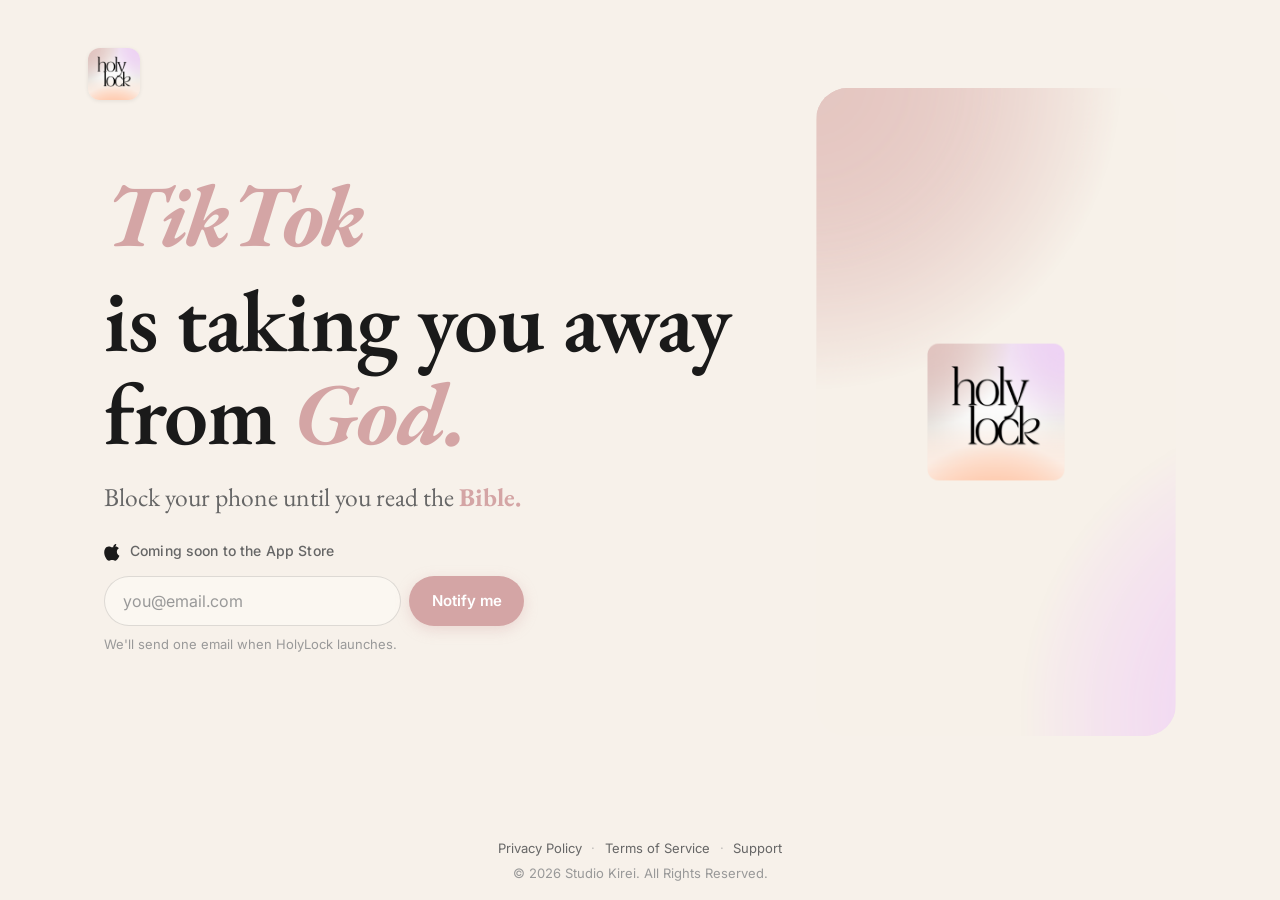
==== commit 37ed7830: "Add bezel-mask pill over getbezel.app badge in hero video Position values measured directly from fra" ====
--- a/index.html
+++ b/index.html
@@ -81,6 +81,12 @@
           <source src="/hero-video.mp4" type="video/mp4" />
           <img src="/hero-splash.png" alt="HolyLock" />
         </video>
+        <!-- Black pill that covers the "getbezel.app" badge baked
+             into the video at the dynamic-island position. Sized in
+             percentages of the container so it tracks the video at
+             every scale. Position values were derived from frames
+             extracted from the source mp4. -->
+        <div class="landing-media-bezel-mask" aria-hidden="true"></div>
         <img
           src="/hero-splash.png"
           alt=""
--- a/styles.css
+++ b/styles.css
@@ -373,6 +373,8 @@
    consume flex space (no-scroll layout below would otherwise reflow). */
 .landing-mark {
   position: absolute;
+  /* Pinned to the same edge as the .landing-main padding so the
+     icon's distance from the page edge matches the copy's. */
   top: 1.5rem;
   left: 1.5rem;
   width: 44px;
@@ -385,7 +387,7 @@
 
 @media (min-width: 900px) {
   .landing-mark {
-    top: 2rem;
+    top: 3rem;
     left: 3rem;
     width: 52px;
     height: 52px;
@@ -400,7 +402,10 @@
   align-items: center;
   justify-content: center;
   gap: 2rem;
-  padding: 1.5rem 1.5rem 0.5rem;
+  /* Equal padding on all four sides so the visual edge spacing
+     matches the icon's position above and the footer's bottom
+     space below. 1.5rem mobile, 3rem desktop. */
+  padding: 1.5rem;
   max-width: 1200px;
   margin: 0 auto;
   width: 100%;
@@ -414,7 +419,10 @@
   .landing-main {
     flex-direction: row;
     gap: 4.5rem;
-    padding: 2rem 3rem;
+    /* Equal 3rem on all four sides on desktop so the icon, copy,
+       visual, and footer all sit the same distance from the
+       page edge. */
+    padding: 3rem;
   }
 }
 
@@ -492,9 +500,15 @@
 }
 
 .landing-sub {
-  font-size: clamp(1.0625rem, 1.8vw, 1.375rem);
-  color: var(--ink-muted);
-  line-height: 1.5;
+  /* Match the headline's serif so the two lines read as one
+     typographic system. EB Garamond at this weight reads quieter
+     than Inter at the same size, so we bump the type up a touch
+     to keep the visual presence of the line. */
+  font-family: 'EB Garamond', 'Fraunces', Georgia, serif;
+  font-size: clamp(1.25rem, 2vw, 1.625rem);
+  font-weight: 400;
+  color: var(--ink-muted);
+  line-height: 1.45;
   margin-bottom: 1.5rem;
   max-width: 36ch;
 }
@@ -647,7 +661,13 @@
 
 .landing-visual {
   width: 100%;
-  max-width: 240px;
+  /* `min(pixels, calc(78dvh × video-aspect))` caps the visual by
+     EITHER pixels OR a width that would produce ~78dvh of height,
+     whichever is smaller. Capping width (instead of height) means
+     the video's natural aspect is always preserved — the height
+     cap kicks in indirectly via the width cap. Video aspect
+     798/1440 = 0.554. */
+  max-width: min(240px, calc(78dvh * 798 / 1440));
   display: flex;
   align-items: center;
   justify-content: center;
@@ -657,13 +677,13 @@
 
 @media (min-width: 900px) {
   .landing-visual {
-    max-width: 320px;
+    max-width: min(320px, calc(78dvh * 798 / 1440));
   }
 }
 
 @media (min-width: 1200px) {
   .landing-visual {
-    max-width: 360px;
+    max-width: min(360px, calc(78dvh * 798 / 1440));
   }
 }
 
@@ -696,58 +716,61 @@
    compositor and physically masks the rendered output regardless of
    element type — so <video> pixels cannot draw past it. This is the
    only universally reliable way to round corners over a <video>. */
+/* The video renders at its native intrinsic proportions — width:
+   100% of the wrapper, height: auto computed from the source
+   aspect. Nothing about the video's shape, sizing, or pixels is
+   overridden. clip-path on the video element ROUNDS THE VIDEO'S
+   OWN PIXELS at 22px without changing anything else; clip-path is
+   GPU-rasterized and works on <video> in Safari (which border-
+   radius alone doesn't reliably do).
+
+   The splash PNG overlays the video via absolute positioning and
+   gets the same clip-path so its rounded corners line up. The
+   container has no shape of its own — its size flows from the
+   video child. */
 .landing-media {
   position: relative;
+}
+
+.landing-media-video {
+  display: block;
   width: 100%;
-  /* Phone aspect ratio = 798:1440. Forces the container to the
-     exact aspect of the source assets so children fill it edge-to-
-     edge without any letterboxing. */
-  aspect-ratio: 798 / 1440;
-  /* Cap by viewport height. With aspect-ratio set, dropping the
-     height cap pulls the width in proportionally — the whole
-     visual scales down as one unit. */
-  max-height: 78dvh;
-  /* The actual rounded-corner mask. clip-path is rasterized at the
-     GPU compositor and physically masks the rendered output —
-     this is the only universally reliable way to round corners
-     over a <video>, since <video> pixels in Safari ignore parent
-     overflow:hidden + border-radius. */
-  clip-path: inset(0 round 32px);
-  /* Fallback for browsers without clip-path support (negligible
-     in 2026, but defensive). */
-  border-radius: 32px;
-  overflow: hidden;
-  /* Force a compositing layer — a third line of defense for
-     Chromium/WebKit edge cases. */
-  transform: translateZ(0);
-}
-
-.landing-media-splash,
-.landing-media-video {
-  /* Children fill the aspect-ratio-locked container exactly. No
-     object-fit needed since the container's aspect ratio matches
-     the source asset's, so cover and contain produce the same
-     result and there's no letterbox to deal with. */
+  height: auto;
+  clip-path: inset(0 round 22px);
+  z-index: 1;
+}
+
+.landing-media-splash {
   position: absolute;
   inset: 0;
   width: 100%;
   height: 100%;
-  display: block;
-  border-radius: inherit;
-}
-
-.landing-media-splash {
-  /* JS toggles opacity to 0 after the splash hold. Pointer-events
-     none so the (invisible) overlay doesn't intercept any clicks
-     after fade-out — defensive against the JS not running. */
+  clip-path: inset(0 round 22px);
   pointer-events: none;
-  z-index: 2;
-  object-fit: cover;
-}
-
-.landing-media-video {
-  z-index: 1;
-  object-fit: cover;
+  z-index: 3;  /* above bezel mask + video so splash hides both */
+}
+
+/* Black pill over the "getbezel.app" badge at the dynamic-island
+   position. Position derived from frames extracted from the source
+   video. Percentages of the container so the pill tracks the
+   video at every scale. The four CSS variables below are the only
+   knobs you should need if it doesn't land right. */
+.landing-media-bezel-mask {
+  --bezel-top: 8.5%;
+  --bezel-width: 26%;
+  --bezel-height: 4%;
+  --bezel-radius: 999px;
+
+  position: absolute;
+  top: var(--bezel-top);
+  left: 50%;
+  transform: translateX(-50%);
+  width: var(--bezel-width);
+  height: var(--bezel-height);
+  background: #000;
+  border-radius: var(--bezel-radius);
+  z-index: 2;       /* above video (1), below splash (3) */
+  pointer-events: none;
 }
 
 .landing-footer {
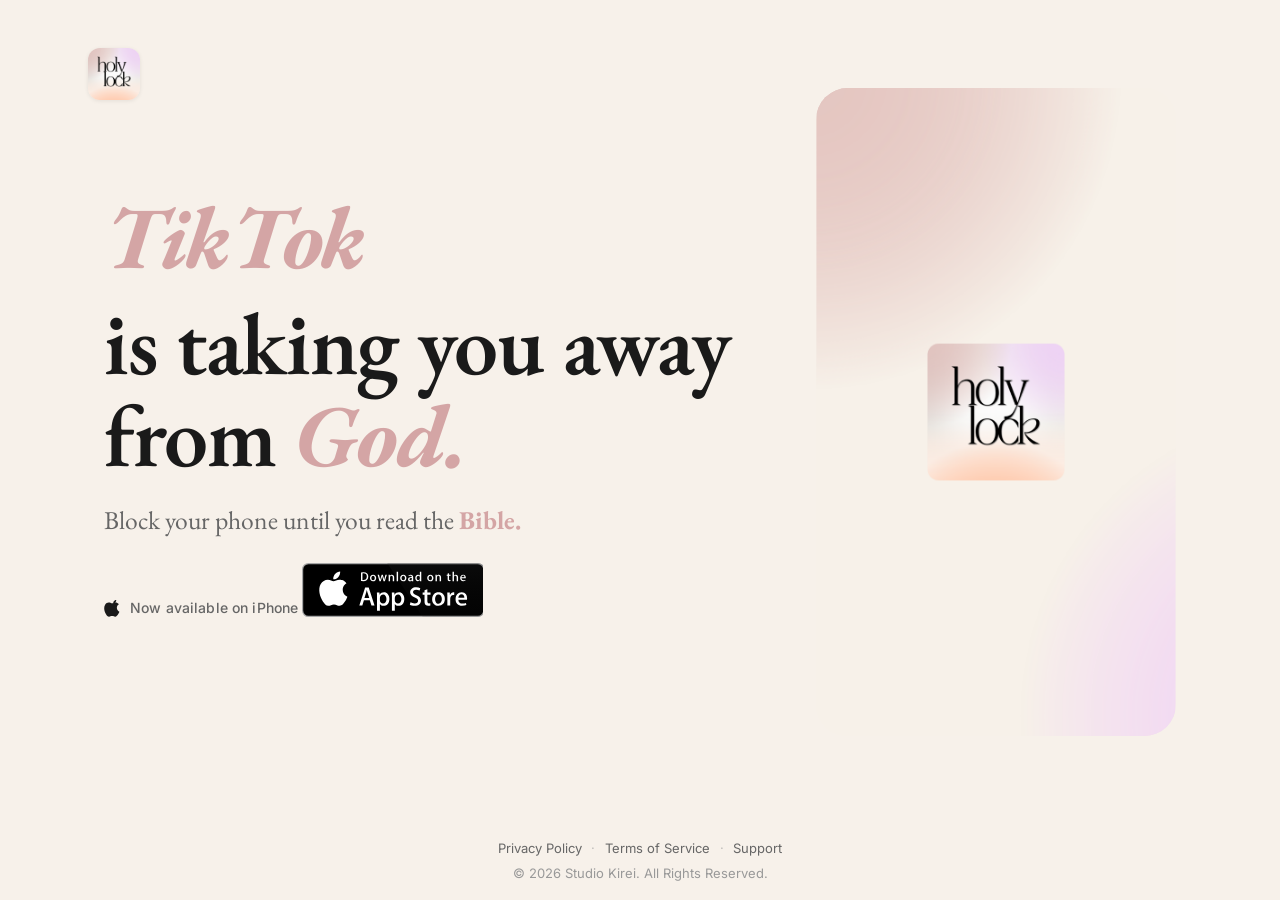
==== commit f8c20487: "Replace coming-soon notify form with App Store download badge HolyLock is live, so the landing page " ====
--- a/index.html
+++ b/index.html
@@ -17,6 +17,10 @@
   <link rel="icon" type="image/png" sizes="16x16" href="/favicon-16x16.png" />
   <link rel="apple-touch-icon" sizes="180x180" href="/apple-touch-icon.png" />
   <link rel="shortcut icon" href="/favicon.ico" />
+  <!-- Vercel Web Analytics — privacy-friendly, no cookies, served
+       from /_vercel/insights/script.js by the Vercel runtime when
+       Analytics is enabled in the project's dashboard. -->
+  <script defer src="/_vercel/insights/script.js"></script>
 </head>
 <body class="landing">
   <main class="landing-main">
@@ -41,24 +45,21 @@
         <svg class="landing-eyebrow-apple" viewBox="0 0 24 24" aria-hidden="true">
           <path fill="currentColor" d="M16.365 1.43c0 1.14-.42 2.22-1.13 3.02-.76.86-1.99 1.52-3 1.43-.13-1.13.42-2.31 1.1-3.06.77-.85 2.07-1.49 3.03-1.39zM20.5 17.05c-.55 1.27-.81 1.84-1.51 2.96-.99 1.57-2.39 3.53-4.13 3.55-1.54.02-1.94-.99-4.04-.98-2.1.01-2.54 1-4.08.98-1.74-.02-3.06-1.79-4.05-3.36-2.78-4.4-3.07-9.56-1.36-12.31 1.22-1.96 3.14-3.11 4.95-3.11 1.84 0 3 .99 4.52.99 1.48 0 2.38-1 4.51-1 1.61 0 3.31.86 4.53 2.34-3.99 2.16-3.34 7.79.66 9.94z"/>
         </svg>
-        <span>Coming soon to the App Store</span>
+        <span>Now available on iPhone</span>
       </p>
 
-      <form class="landing-notify" id="notify-form" novalidate>
-        <label class="visually-hidden" for="notify-email">Email address</label>
-        <input
-          id="notify-email"
-          name="email"
-          type="email"
-          required
-          autocomplete="email"
-          inputmode="email"
-          placeholder="you@email.com"
-          class="landing-notify-input"
+      <a
+        class="landing-appstore"
+        href="https://apps.apple.com/app/holylock-bible-before-phone/id6763097817"
+        aria-label="Download HolyLock on the App Store"
+      >
+        <img
+          src="/app-store-badge.svg"
+          alt="Download on the App Store"
+          width="180"
+          height="54"
         />
-        <button type="submit" class="landing-notify-button">Notify me</button>
-      </form>
-      <p class="landing-notify-help">We'll send one email when HolyLock launches.</p>
+      </a>
     </div>
 
     <div class="landing-visual">
@@ -81,12 +82,6 @@
           <source src="/hero-video.mp4" type="video/mp4" />
           <img src="/hero-splash.png" alt="HolyLock" />
         </video>
-        <!-- Black pill that covers the "getbezel.app" badge baked
-             into the video at the dynamic-island position. Sized in
-             percentages of the container so it tracks the video at
-             every scale. Position values were derived from frames
-             extracted from the source mp4. -->
-        <div class="landing-media-bezel-mask" aria-hidden="true"></div>
         <img
           src="/hero-splash.png"
           alt=""
@@ -206,106 +201,6 @@
         window.setTimeout(startVideo, SPLASH_HOLD_MS);
       }
     })();
-
-    // ============================================================
-    // "Notify me" launch-list signup.
-    //
-    // Two transport modes:
-    //
-    //   1. NOTIFY_ENDPOINT is set → POST {email} as form-data via
-    //      fetch(). Works with any service that accepts a plain
-    //      form post and returns 2xx — Formspree, Buttondown,
-    //      Mailerlite's hosted form action, a Vercel serverless
-    //      function, Google Forms (with a slight tweak), etc.
-    //
-    //   2. NOTIFY_ENDPOINT is empty → fall back to opening the
-    //      visitor's mail app pre-filled to NOTIFY_FALLBACK_EMAIL.
-    //      Works today with no third-party setup; UX is rougher
-    //      than a real form (mobile is fine, desktop without a
-    //      configured mail client gets a blank window).
-    //
-    // To upgrade to a real form: sign up at https://formspree.io
-    // (or any equivalent), get the endpoint URL (e.g.
-    // "https://formspree.io/f/abc123"), and paste it as
-    // NOTIFY_ENDPOINT below. No other code changes needed.
-    // ============================================================
-    (function () {
-      var NOTIFY_ENDPOINT = 'https://formspree.io/f/mnjlkykv';
-      var NOTIFY_FALLBACK_EMAIL = 'hello@holylock.com';
-
-      var form = document.getElementById('notify-form');
-      var input = document.getElementById('notify-email');
-      var help = document.querySelector('.landing-notify-help');
-      if (!form || !input || !help) return;
-
-      function showThanks() {
-        form.innerHTML =
-          '<p class="landing-notify-confirmation">' +
-          '<span aria-hidden="true">\u{1F90D}</span> ' +
-          'Thank you. We’ll let you know the moment HolyLock launches.' +
-          '</p>';
-        help.style.display = 'none';
-      }
-
-      function showError(message) {
-        help.textContent = message;
-        help.classList.add('landing-notify-help-error');
-      }
-
-      function clearError() {
-        help.textContent = "We'll send one email when HolyLock launches.";
-        help.classList.remove('landing-notify-help-error');
-      }
-
-      input.addEventListener('input', clearError);
-
-      form.addEventListener('submit', async function (event) {
-        event.preventDefault();
-        var email = input.value.trim();
-        // Cheap email shape check — server-side validation is the
-        // real source of truth; this just catches obvious typos.
-        if (!email || email.indexOf('@') < 1 || email.indexOf('.') < 0) {
-          showError('Please enter a valid email.');
-          input.focus();
-          return;
-        }
-
-        var button = form.querySelector('button');
-        if (button) {
-          button.disabled = true;
-          button.textContent = 'Sending…';
-        }
-
-        if (NOTIFY_ENDPOINT) {
-          try {
-            var response = await fetch(NOTIFY_ENDPOINT, {
-              method: 'POST',
-              headers: { 'Accept': 'application/json' },
-              body: new FormData(form),
-            });
-            if (!response.ok) throw new Error('signup failed');
-            showThanks();
-          } catch (err) {
-            if (button) {
-              button.disabled = false;
-              button.textContent = 'Notify me';
-            }
-            showError('Something went wrong. Try again, or email us directly.');
-          }
-        } else {
-          // mailto fallback — open the user's mail app with the
-          // signup pre-filled. Worst-case UX (desktop without a
-          // mail client) but works without any backend setup.
-          var subject = encodeURIComponent('Notify me when HolyLock launches');
-          var body = encodeURIComponent(
-            'Please add ' + email + ' to the HolyLock launch list.\n\nSent from holylock.com'
-          );
-          window.location.href =
-            'mailto:' + NOTIFY_FALLBACK_EMAIL + '?subject=' + subject + '&body=' + body;
-          showThanks();
-        }
-      });
-    })();
   </script>
 </body>
 </html>
--- a/styles.css
+++ b/styles.css
@@ -525,9 +525,9 @@
   }
 }
 
-/* "Coming soon to the App Store" — small eyebrow row above the
-   notify-me form. Apple glyph + plain text in muted ink so it sets
-   context without competing with the form for attention. */
+/* "Now available on iPhone" — small eyebrow row above the App
+   Store badge. Apple glyph + plain text in muted ink so it sets
+   context without competing with the badge for attention. */
 .landing-eyebrow {
   display: inline-flex;
   align-items: center;
@@ -546,104 +546,27 @@
   color: var(--ink);
 }
 
-/* Inline notify-me form — pill-shaped row with the email input on
-   the left and the rose CTA button on the right. Matches the rose
-   accent used elsewhere in the design. */
-.landing-notify {
-  display: flex;
-  align-items: stretch;
-  gap: 0.5rem;
-  width: 100%;
-  max-width: 420px;
-  margin: 0;
-}
-
-.landing-copy .landing-notify {
-  margin-left: auto;
-  margin-right: auto;
-}
-
-@media (min-width: 900px) {
-  .landing-copy .landing-notify {
-    margin-left: 0;
-    margin-right: 0;
-  }
-}
-
-.landing-notify-input {
-  flex: 1;
-  min-width: 0;
-  padding: 0.85rem 1.1rem;
-  font-family: inherit;
-  font-size: 1rem;
-  color: var(--ink);
-  background: var(--ivory);
-  border: 1px solid rgba(0, 0, 0, 0.12);
-  border-radius: 999px;
-  outline: none;
-  transition: border-color 0.15s, box-shadow 0.15s;
-}
-
-.landing-notify-input::placeholder {
-  color: var(--ink-faint);
-}
-
-.landing-notify-input:focus {
-  border-color: var(--rose);
-  box-shadow: 0 0 0 3px rgba(212, 165, 165, 0.25);
-}
-
-.landing-notify-button {
-  flex-shrink: 0;
-  padding: 0.85rem 1.4rem;
-  font-family: inherit;
-  font-size: 0.9375rem;
-  font-weight: 600;
-  color: #fff;
-  background: var(--rose);
-  border: none;
-  border-radius: 999px;
-  cursor: pointer;
-  box-shadow: 0 4px 14px rgba(212, 165, 165, 0.35);
-  transition: transform 0.15s, box-shadow 0.15s, background 0.15s;
-}
-
-.landing-notify-button:hover {
+/* "Download on the App Store" — Apple's official badge artwork
+   (app-store-badge.svg). Sized by height; the SVG keeps its own
+   aspect ratio. Subtle lift on hover to match the site's buttons. */
+.landing-appstore {
+  display: inline-block;
+  text-decoration: none;
+  transition: transform 0.15s;
+}
+
+.landing-appstore img {
+  display: block;
+  height: 54px;
+  width: auto;
+}
+
+.landing-appstore:hover {
   transform: translateY(-1px);
-  box-shadow: 0 6px 18px rgba(212, 165, 165, 0.45);
-}
-
-.landing-notify-button:active {
+}
+
+.landing-appstore:active {
   transform: translateY(0);
-}
-
-.landing-notify-button:disabled {
-  background: var(--rose-pale);
-  color: var(--ink-faint);
-  cursor: default;
-  box-shadow: none;
-  transform: none;
-}
-
-.landing-notify-help {
-  margin: 0.55rem 0 0;
-  color: var(--ink-faint);
-  font-size: 0.8125rem;
-}
-
-.landing-notify-help-error {
-  color: var(--burgundy);
-}
-
-.landing-notify-confirmation {
-  margin: 0;
-  padding: 0.85rem 1.1rem;
-  background: var(--rose-pale);
-  border-radius: 12px;
-  color: var(--burgundy);
-  font-size: 0.9375rem;
-  font-weight: 500;
-  text-align: center;
 }
 
 /* Screen-reader-only utility for visually hidden labels. */
@@ -747,30 +670,7 @@
   height: 100%;
   clip-path: inset(0 round 22px);
   pointer-events: none;
-  z-index: 3;  /* above bezel mask + video so splash hides both */
-}
-
-/* Black pill over the "getbezel.app" badge at the dynamic-island
-   position. Position derived from frames extracted from the source
-   video. Percentages of the container so the pill tracks the
-   video at every scale. The four CSS variables below are the only
-   knobs you should need if it doesn't land right. */
-.landing-media-bezel-mask {
-  --bezel-top: 8.5%;
-  --bezel-width: 26%;
-  --bezel-height: 4%;
-  --bezel-radius: 999px;
-
-  position: absolute;
-  top: var(--bezel-top);
-  left: 50%;
-  transform: translateX(-50%);
-  width: var(--bezel-width);
-  height: var(--bezel-height);
-  background: #000;
-  border-radius: var(--bezel-radius);
-  z-index: 2;       /* above video (1), below splash (3) */
-  pointer-events: none;
+  z-index: 2;
 }
 
 .landing-footer {
@@ -815,10 +715,12 @@
    sized so the page fits in one screen with a small scroll only if
    needed. Tap-to-play (no autoplay) on mobile — JS adds the
    `landing-media-needs-tap` class which surfaces the play button. */
+/* Hide the hero video on mobile — the layout doesn't have room for
+   it alongside the headline + form within the no-scroll viewport,
+   and the splash + play-button overlay was clashing with the form. */
 @media (max-width: 700px) {
   .landing-visual {
-    max-width: 280px;
-    margin-top: 1rem;
+    display: none;
   }
 }
 
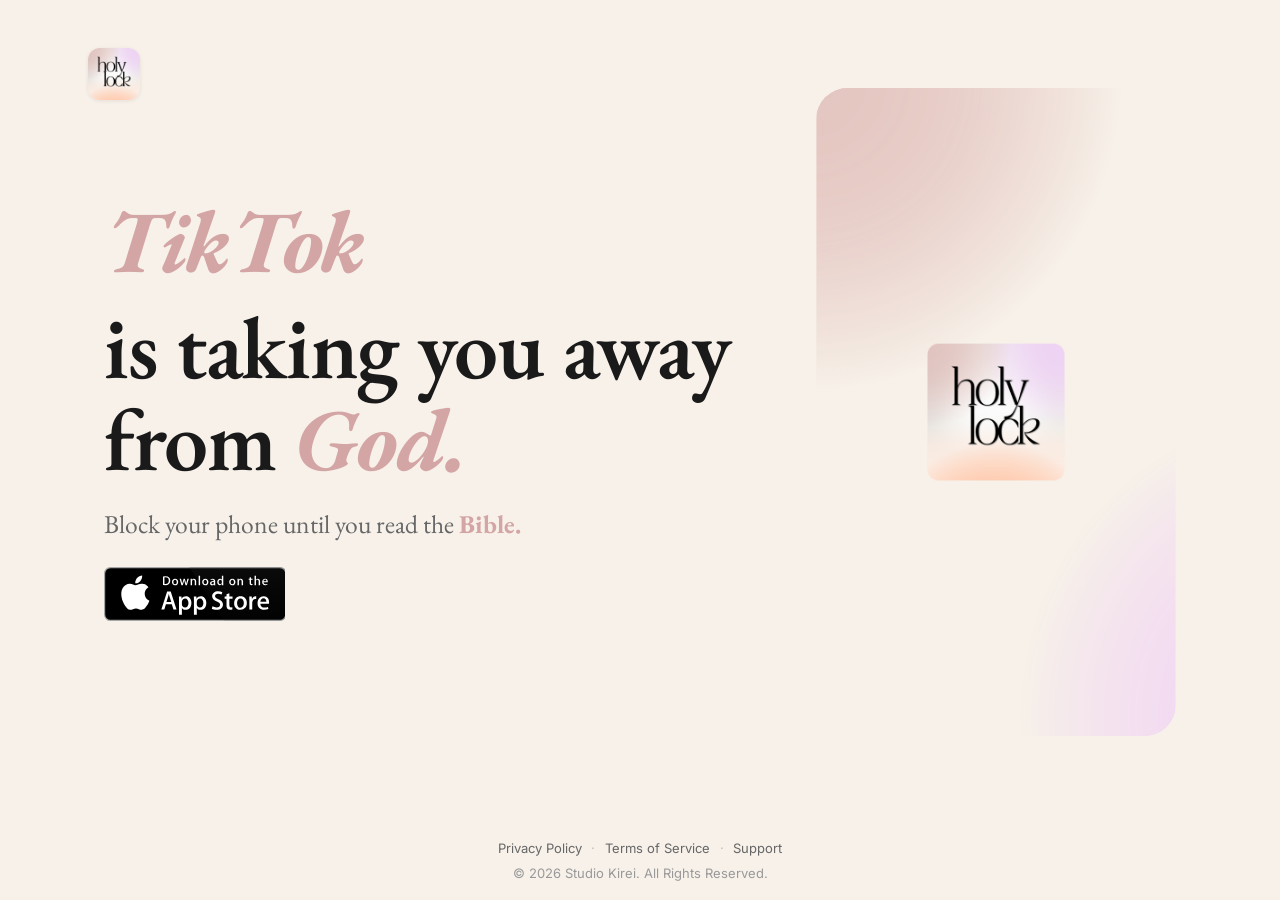
==== commit d0059416: "Drop the eyebrow row, leave only the App Store badge Remove the "Now available on iPhone" line and i" ====
--- a/index.html
+++ b/index.html
@@ -41,13 +41,6 @@
       <p class="landing-sub">
         Block your phone until you read the <span class="landing-accent landing-accent-upright">Bible.</span>
       </p>
-      <p class="landing-eyebrow">
-        <svg class="landing-eyebrow-apple" viewBox="0 0 24 24" aria-hidden="true">
-          <path fill="currentColor" d="M16.365 1.43c0 1.14-.42 2.22-1.13 3.02-.76.86-1.99 1.52-3 1.43-.13-1.13.42-2.31 1.1-3.06.77-.85 2.07-1.49 3.03-1.39zM20.5 17.05c-.55 1.27-.81 1.84-1.51 2.96-.99 1.57-2.39 3.53-4.13 3.55-1.54.02-1.94-.99-4.04-.98-2.1.01-2.54 1-4.08.98-1.74-.02-3.06-1.79-4.05-3.36-2.78-4.4-3.07-9.56-1.36-12.31 1.22-1.96 3.14-3.11 4.95-3.11 1.84 0 3 .99 4.52.99 1.48 0 2.38-1 4.51-1 1.61 0 3.31.86 4.53 2.34-3.99 2.16-3.34 7.79.66 9.94z"/>
-        </svg>
-        <span>Now available on iPhone</span>
-      </p>
-
       <a
         class="landing-appstore"
         href="https://apps.apple.com/app/holylock-bible-before-phone/id6763097817"
--- a/styles.css
+++ b/styles.css
@@ -525,27 +525,6 @@
   }
 }
 
-/* "Now available on iPhone" — small eyebrow row above the App
-   Store badge. Apple glyph + plain text in muted ink so it sets
-   context without competing with the badge for attention. */
-.landing-eyebrow {
-  display: inline-flex;
-  align-items: center;
-  gap: 0.5rem;
-  margin: 0 0 0.85rem;
-  color: var(--ink-muted);
-  font-size: 0.875rem;
-  font-weight: 500;
-  letter-spacing: 0.01em;
-}
-
-.landing-eyebrow-apple {
-  width: 18px;
-  height: 18px;
-  flex-shrink: 0;
-  color: var(--ink);
-}
-
 /* "Download on the App Store" — Apple's official badge artwork
    (app-store-badge.svg). Sized by height; the SVG keeps its own
    aspect ratio. Subtle lift on hover to match the site's buttons. */
